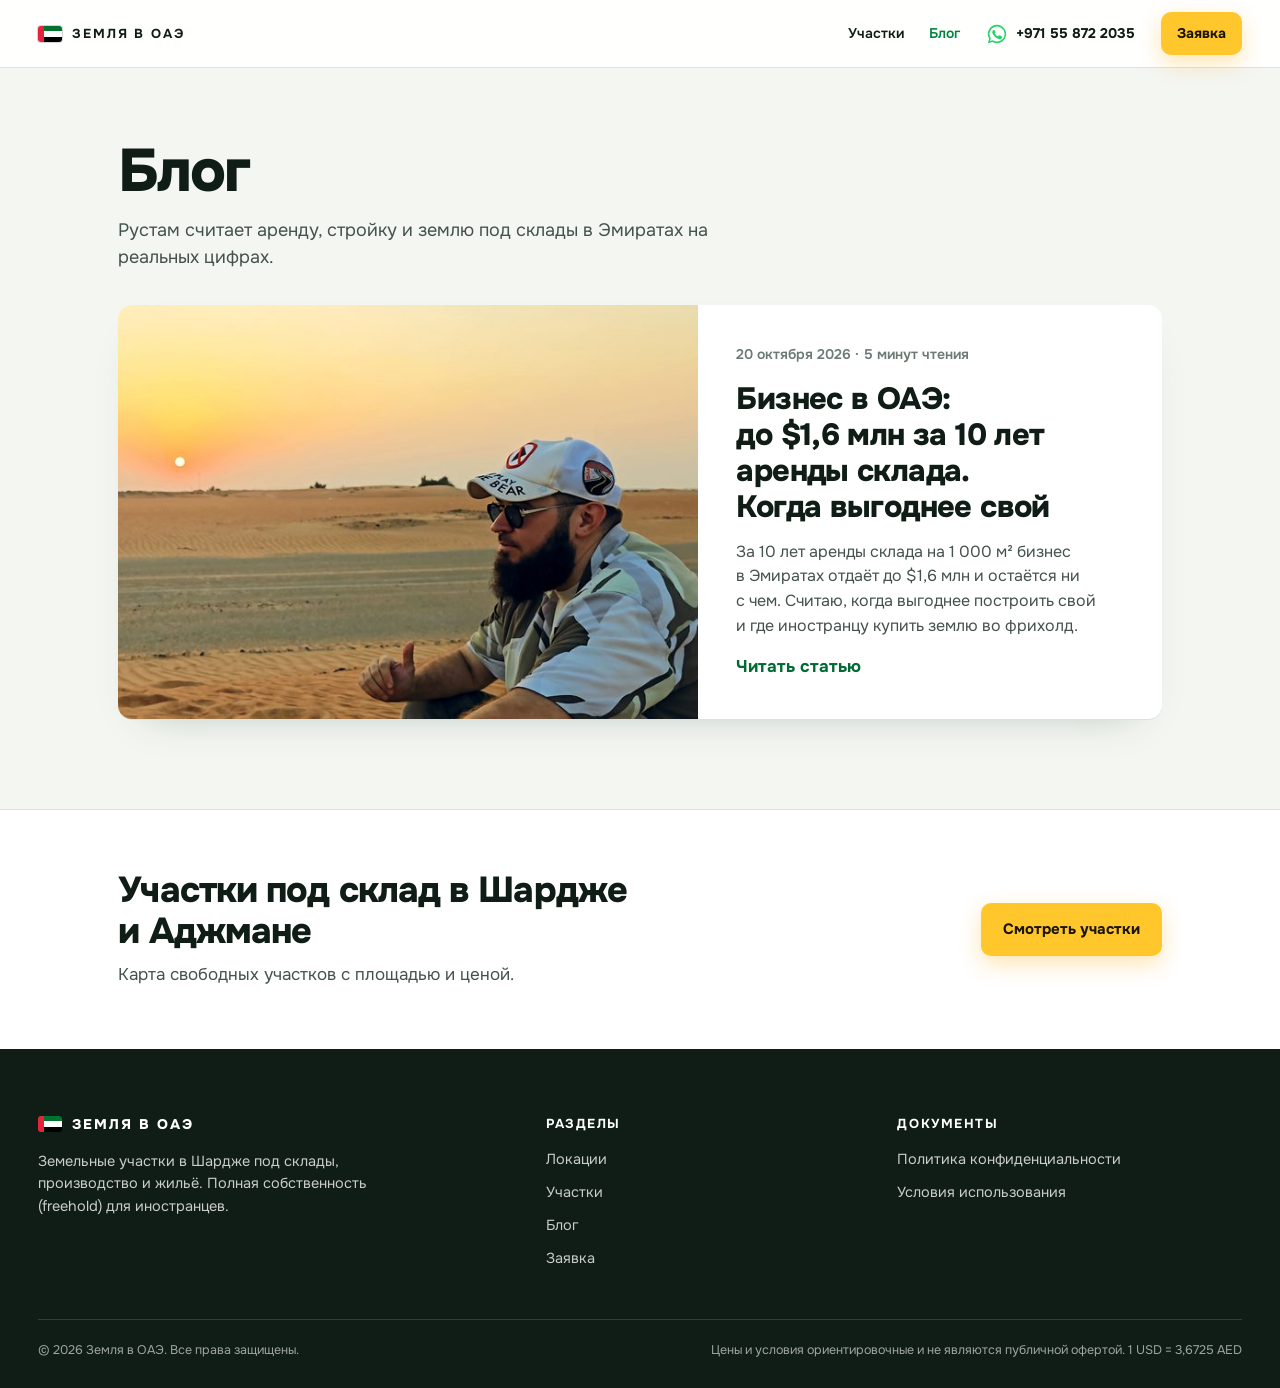
==== blog/index.html @ 55a7beed "Блог: раздел /blog/ и статья Рустама «Свой склад или аренда», ссылка «Блог» в шапке и подвале, sitem" ====
<!doctype html><html lang="ru"><head><meta charset="utf-8">
<meta name="viewport" content="width=device-width,initial-scale=1,viewport-fit=cover">
<title>Блог о земле и складах в ОАЭ | Земля в ОАЭ</title>
<meta name="description" content="Статьи Рустама о земле под склады и производство в ОАЭ: аренда или свой склад, цены, фрихолд в Шардже и Аджмане.">
<link rel="canonical" href="https://landpick.ae/blog/">
<link rel="preconnect" href="https://fonts.googleapis.com"><link rel="preconnect" href="https://fonts.gstatic.com" crossorigin><link rel="stylesheet" href="https://fonts.googleapis.com/css2?family=Onest:wght@400;500;600;700;800&display=swap"><link rel="stylesheet" href="/blog/blog.css">

</head><body>
<header class="hdr gutter">
  <a class="logo" href="/"><span class="flag" aria-hidden="true"></span>ЗЕМЛЯ В ОАЭ</a>
  <nav class="nav">
    <a href="/#plan">Участки</a><a href="/blog/" aria-current="page">Блог</a>
    <a class="wa-top" href="https://wa.me/971558722035" target="_blank" rel="noopener"><svg viewBox="0 0 24 24" aria-hidden="true"><path fill="currentColor" d="M12 2a10 10 0 0 0-8.6 15.1L2 22l5-1.3A10 10 0 1 0 12 2zm0 18.2a8.2 8.2 0 0 1-4.2-1.2l-.3-.2-3 .8.8-2.9-.2-.3A8.2 8.2 0 1 1 12 20.2zm4.5-6.1c-.2-.1-1.5-.7-1.7-.8s-.4-.1-.6.1-.6.8-.8 1-.3.2-.5.1a6.7 6.7 0 0 1-3.3-2.9c-.2-.4.2-.4.7-1.3.1-.2 0-.3 0-.4l-.8-1.8c-.2-.5-.4-.4-.6-.4h-.5a1 1 0 0 0-.7.3 3 3 0 0 0-.9 2.2 5.2 5.2 0 0 0 1.1 2.7 11.8 11.8 0 0 0 4.5 4c1.7.7 2.3.8 3.2.7a2.7 2.7 0 0 0 1.8-1.3 2.2 2.2 0 0 0 .2-1.3c-.1-.1-.3-.2-.5-.3z"/></svg><span class="hide-m">+971 55 872 2035</span></a>
    <a class="btn cta" href="/#lead">Заявка</a>
  </nav>
</header>
<main>
<div class="bl-head gutter"><h1>Блог</h1><p>Рустам считает аренду, стройку и землю под склады в Эмиратах на реальных цифрах.</p></div>
<div class="posts gutter">
<a class="post" href="/blog/svoj-sklad-ili-arenda-v-oae/">
  <img src="/blog/img/svoj-sklad-ili-arenda-v-oae-1-1600.jpg" srcset="/blog/img/svoj-sklad-ili-arenda-v-oae-1-1600.jpg 1600w, /blog/img/svoj-sklad-ili-arenda-v-oae-1-800.jpg 800w" sizes="(max-width:860px) 100vw, 620px" width="1600" height="900" alt="Рустам на участке в Al Qasimiya, октябрь 2026">
  <div class="post-txt"><div class="post-meta">20 октября 2026 · 5 минут чтения</div>
  <h2>Бизнес в ОАЭ: до $1,6 млн за 10 лет аренды склада. Когда выгоднее свой</h2><p>За 10 лет аренды склада на 1 000 м² бизнес в Эмиратах отдаёт до $1,6 млн и остаётся ни с чем. Считаю, когда выгоднее построить свой и где иностранцу купить землю во фрихолд.</p><span class="more">Читать статью</span></div>
</a>
</div>
<section class="lots"><div class="lots-in gutter">
  <div><h2>Участки под склад в Шардже и Аджмане</h2><p>Карта свободных участков с площадью и ценой.</p></div>
  <a class="btn cta" href="/#plan">Смотреть участки</a>
</div></section>
</main>
<footer class="sitefoot"><div class="gutter">
  <div class="sf-grid">
    <div><div class="sf-logo"><span class="flag" aria-hidden="true"></span>ЗЕМЛЯ В ОАЭ</div><p>Земельные участки в Шардже под склады, производство и жильё. Полная собственность (freehold) для иностранцев.</p></div>
    <div><h4>Разделы</h4><ul><li><a href="/#projects">Локации</a></li><li><a href="/#plan">Участки</a></li><li><a href="/blog/">Блог</a></li><li><a href="/#lead">Заявка</a></li></ul></div>
    <div><h4>Документы</h4><ul><li><a href="/privacy.html">Политика конфиденциальности</a></li><li><a href="/privacy.html#terms">Условия использования</a></li></ul></div>
  </div>
  <div class="sf-bot"><span>© 2026 Земля в ОАЭ. Все права защищены.</span><span>Цены и условия ориентировочные и не являются публичной офертой. 1 USD = 3,6725 AED</span></div>
</div></footer>
</body></html>
---- blog/blog.css ----
/* Блог landpick.ae: те же цвета, шрифт и шапка, что у главной страницы. Акцент - зелёный, жёлтый только у кнопки заявки. */
:root{
  --bg:#F4F6F2; --surface:#FFFFFF; --ink:#0F1D16; --ink-2:#44524B; --muted:#6B7A72; --line:#DCE3DE;
  --green:#00843D; --green-ink:#006B32; --green-soft:#E4F4EA; --green-dark:#005A2B; --red:#E4243A;
  --f:"Onest","Montserrat",Helvetica,Arial,sans-serif;
  --r:14px;
  color-scheme:light;
}
*{box-sizing:border-box}
html{-webkit-text-size-adjust:100%}
body{margin:0;background:var(--bg);color:var(--ink);font-family:var(--f);font-size:17px;line-height:1.65;-webkit-font-smoothing:antialiased;overflow-x:hidden}
::selection{background:#00A651;color:#fff}
img{display:block;max-width:100%;height:auto}
a{color:var(--green-ink)}
a:focus-visible,button:focus-visible{outline:3px solid #00A651;outline-offset:3px;border-radius:6px}
.gutter{padding-inline:clamp(16px,3vw,40px)}
.nw{white-space:nowrap}

/* шапка как на главной */
.hdr{position:sticky;top:0;z-index:50;display:flex;align-items:center;justify-content:space-between;gap:12px;padding-top:calc(env(safe-area-inset-top,0px) + 12px);padding-bottom:12px;background:rgba(255,255,255,.92);backdrop-filter:blur(10px);-webkit-backdrop-filter:blur(10px);border-bottom:1px solid var(--line)}
.logo{display:inline-flex;align-items:center;gap:10px;font-weight:700;letter-spacing:.14em;font-size:13px;text-decoration:none;color:var(--ink);white-space:nowrap}
.flag{display:inline-block;width:24px;height:16px;flex:none;border-radius:3px;background:linear-gradient(90deg,var(--red) 0 26%,transparent 26%),linear-gradient(180deg,#00732F 0 33.3%,#FFFFFF 33.3% 66.6%,#000000 66.6%);box-shadow:0 0 0 1px rgba(15,29,22,.18)}
.nav{display:flex;align-items:center;gap:clamp(12px,2vw,26px);font-size:14px;font-weight:600}
.nav a{color:var(--ink);text-decoration:none}
.nav a:not(.btn):hover,.nav a[aria-current]{color:var(--green)}
.wa-top{display:inline-flex;align-items:center;gap:8px;font-weight:700;white-space:nowrap}
.wa-top svg{width:22px;height:22px;color:#25D366}
.btn{display:inline-flex;align-items:center;justify-content:center;gap:8px;border:0;border-radius:10px;padding:14px 22px;font-weight:700;font-size:15px;cursor:pointer;text-decoration:none;white-space:nowrap;transition:background .2s,transform .2s}
.btn.cta{background:#FFC72C;color:#1A1300;box-shadow:0 8px 22px rgba(255,170,0,.3)}
.btn.cta:hover{background:#FFB400;transform:translateY(-1px)}
.btn.wa{background:#fff;color:var(--ink);box-shadow:0 0 0 1.5px var(--line) inset}
.btn.wa svg{width:20px;height:20px;color:#25D366}
.nav .btn{padding:10px 16px;font-size:14px}

/* список статей */
.bl-head{max-width:1120px;margin:0 auto;padding-top:clamp(36px,6vw,72px);padding-bottom:clamp(22px,3vw,34px)}
.bl-head h1{margin:0;font-size:clamp(36px,5vw,60px);line-height:1.05;letter-spacing:-.035em;font-weight:800}
.bl-head p{margin:14px 0 0;max-width:600px;color:var(--ink-2);font-size:18px;line-height:1.5}
.posts{max-width:1120px;margin:0 auto;padding-bottom:clamp(48px,7vw,96px);display:grid;gap:22px}
.post{display:grid;grid-template-columns:minmax(0,1.25fr) minmax(0,1fr);background:var(--surface);border-radius:var(--r);overflow:hidden;text-decoration:none;color:inherit;box-shadow:0 1px 0 var(--line),0 18px 40px -28px rgba(15,60,35,.35);transition:transform .25s}
.post:hover{transform:translateY(-3px)}
.post img{width:100%;height:100%;min-height:300px;object-fit:cover;object-position:75% 50%}
.post-txt{padding:clamp(22px,3vw,40px);display:flex;flex-direction:column;gap:14px;justify-content:center}
.post-meta{font-size:14px;color:var(--muted);font-weight:600}
.post h2{margin:0;font-size:clamp(23px,2.4vw,32px);line-height:1.18;letter-spacing:-.02em;font-weight:800;text-wrap:balance}
.post p{margin:0;color:var(--ink-2);font-size:16px;line-height:1.55}
.post .more{font-weight:700;color:var(--green-ink)}
.post:hover .more{text-decoration:underline;text-underline-offset:4px}

/* статья */
.art-top{max-width:1120px;margin:0 auto;padding-top:clamp(26px,4vw,52px)}
.back{display:inline-block;font-size:14px;font-weight:600;color:var(--ink-2);text-decoration:none;margin-bottom:18px}
.back:hover{color:var(--green)}
.art-top h1{margin:0;max-width:980px;font-size:clamp(30px,4vw,48px);line-height:1.1;letter-spacing:-.03em;font-weight:800;text-wrap:balance}
.byline{display:flex;align-items:center;gap:12px;margin:22px 0 0}
.byline img{width:46px;height:46px;border-radius:50%;object-fit:cover}
.byline b{display:block;font-size:15.5px;line-height:1.25}
.byline span{display:block;font-size:14px;color:var(--muted);line-height:1.35}
.cover{max-width:1120px;margin:clamp(24px,3vw,36px) auto 0}
.cover img{width:100%;aspect-ratio:16/9;object-fit:cover;border-radius:var(--r)}
figcaption{font-size:13.5px;color:var(--muted);margin-top:9px;line-height:1.4}
.art{max-width:720px;margin:0 auto;padding-top:clamp(26px,3vw,40px);padding-bottom:clamp(40px,6vw,72px)}
.art p{margin:0 0 18px}
.art p.lead{font-size:clamp(19px,2vw,22px);line-height:1.5;font-weight:600}
.art h2{margin:44px 0 14px;font-size:clamp(24px,2.6vw,31px);line-height:1.2;letter-spacing:-.02em;font-weight:800;text-wrap:balance;scroll-margin-top:90px}
.art b{font-weight:700}
.art ul,.art ol{margin:0 0 20px;padding:0;list-style:none}
.art li{position:relative;padding-left:24px;margin-bottom:10px}
.art ul>li::before{content:"";position:absolute;left:3px;top:.68em;width:7px;height:7px;border-radius:50%;background:var(--green)}
.art ol{counter-reset:n}
.art ol>li{counter-increment:n;padding-left:40px}
.art ol>li::before{content:counter(n);position:absolute;left:0;top:.12em;width:27px;height:27px;border-radius:50%;background:var(--green);color:#fff;font-size:14px;font-weight:800;line-height:27px;text-align:center}
.art figure{margin:32px 0}
.art figure img{width:100%;aspect-ratio:16/9;object-fit:cover;border-radius:var(--r)}
.short{background:var(--green-soft);border-radius:var(--r);padding:22px 24px 8px;margin:28px 0 8px}
.short .label{font-size:13px;font-weight:800;color:var(--green-ink);text-transform:uppercase;letter-spacing:.1em;margin-bottom:12px}
.short li{font-weight:600}
.tbl{margin:32px 0 26px}
.tbl .cap{font-size:17px;font-weight:800;margin-bottom:12px}
.tbl-wrap{overflow-x:auto;-webkit-overflow-scrolling:touch;border:1px solid var(--line);border-radius:var(--r);background:var(--surface)}
table{width:100%;min-width:520px;border-collapse:collapse;font-size:15.5px;line-height:1.45}
th,td{padding:13px 16px;text-align:left;vertical-align:top;border-bottom:1px solid var(--line)}
tr:last-child td{border-bottom:0}
thead th{background:#F7F9F6;font-size:14px;font-weight:800}
td:first-child{color:var(--ink-2);font-weight:600;width:32%}
td:last-child,thead th:last-child{color:var(--green-ink);font-weight:700}
.ask{background:var(--green);color:#fff;border-radius:var(--r);padding:clamp(22px,3vw,32px);margin:36px 0 22px}
.ask .q{font-size:clamp(20px,2.2vw,24px);line-height:1.35;font-weight:800;margin:0 0 12px}
.ask p{color:#E6F5EC;margin:0 0 14px}
.ask a:not(.btn){color:#fff;font-weight:700;text-underline-offset:3px}
.ask .acts{display:flex;flex-wrap:wrap;gap:10px;margin-top:20px}
.sign{display:flex;align-items:center;gap:18px;padding:20px 22px;background:var(--surface);border-radius:var(--r);box-shadow:0 1px 0 var(--line)}
.sign img{width:72px;height:72px;border-radius:50%;object-fit:cover;flex:none;box-shadow:0 0 0 3px #fff,0 0 0 5px var(--green)}
.sign .l{font-size:11.5px;font-weight:800;color:var(--muted);text-transform:uppercase;letter-spacing:.1em}
.sign .n{font-size:19px;font-weight:800;line-height:1.25}
.sign .t{font-size:15px;font-weight:700;color:var(--green-ink);line-height:1.35;margin-top:2px}
.sign .f{font-size:14px;color:var(--muted);line-height:1.45;margin-top:5px}

/* полоса к участкам */
.lots{background:var(--surface);border-top:1px solid var(--line)}
.lots-in{max-width:1120px;margin:0 auto;padding-block:clamp(36px,5vw,60px);display:flex;align-items:center;justify-content:space-between;gap:24px;flex-wrap:wrap}
.lots h2{margin:0;font-size:clamp(24px,3vw,36px);line-height:1.15;letter-spacing:-.025em;font-weight:800;max-width:620px}
.lots p{margin:8px 0 0;color:var(--ink-2)}

/* подвал как на главной */
.sitefoot{background:#0F1D16;color:rgba(255,255,255,.78);padding:clamp(40px,6vw,64px) 0 28px;font-size:14.5px}
.sf-grid{display:grid;grid-template-columns:1.5fr 1fr 1.1fr;gap:clamp(22px,3vw,48px)}
.sitefoot h4{margin:0 0 14px;color:#fff;font-size:13px;letter-spacing:.12em;text-transform:uppercase;font-weight:700}
.sitefoot ul{list-style:none;margin:0;padding:0;display:grid;gap:9px}
.sitefoot a{color:inherit;text-decoration:none}
.sitefoot a:hover{color:#fff}
.sf-logo{display:flex;align-items:center;gap:10px;color:#fff;font-weight:800;letter-spacing:.14em;font-size:14px;margin-bottom:14px}
.sitefoot p{margin:0;max-width:340px;line-height:1.55}
.sf-bot{display:flex;flex-wrap:wrap;justify-content:space-between;gap:10px;border-top:1px solid rgba(255,255,255,.14);margin-top:clamp(30px,4vw,48px);padding-top:20px;font-size:12.5px;color:rgba(255,255,255,.6)}

@media (max-width:860px){
  .post{grid-template-columns:minmax(0,1fr)}
  .post img{min-height:0;aspect-ratio:16/10;height:auto}
  .sf-grid{grid-template-columns:1fr 1fr}.sf-grid>div:first-child{grid-column:1/-1}
}
@media (max-width:760px){.nav .hide-m{display:none}}
@media (max-width:560px){
  body{font-size:16.5px}
  .logo{font-size:0;gap:0}
  .nav{gap:14px}
  .nav .btn{padding:9px 12px}
  .cover{padding-inline:0}
  .cover img{border-radius:0}
  .cover figcaption{padding-inline:16px}
  .short{padding:18px 18px 6px}
  .sign{align-items:flex-start;padding:18px}
  .sign img{width:58px;height:58px}
  .lots .btn{width:100%}
  .ask .btn{white-space:normal;width:100%}
  /* таблица на телефоне - карточка на строку, обе колонки видны */
  .tbl-wrap{border:0;background:none;overflow:visible}
  table{min-width:0;font-size:15px}
  thead{display:none}
  table,tbody,tr,td{display:block;width:auto!important}
  tr{background:var(--surface);border:1px solid var(--line);border-radius:var(--r);padding:14px 16px;margin-bottom:10px}
  td{border:0;padding:0}
  td:first-child{font-size:13px;text-transform:uppercase;letter-spacing:.06em;font-weight:800;margin-bottom:8px}
  td+td{display:flex;gap:12px;padding:6px 0;border-top:1px solid var(--line)}
  td+td::before{content:attr(data-label);flex:0 0 96px;color:var(--muted);font-weight:600}
}
@media (max-width:300px){.nav{gap:8px}}
@media (prefers-reduced-motion:reduce){*{transition:none!important}}
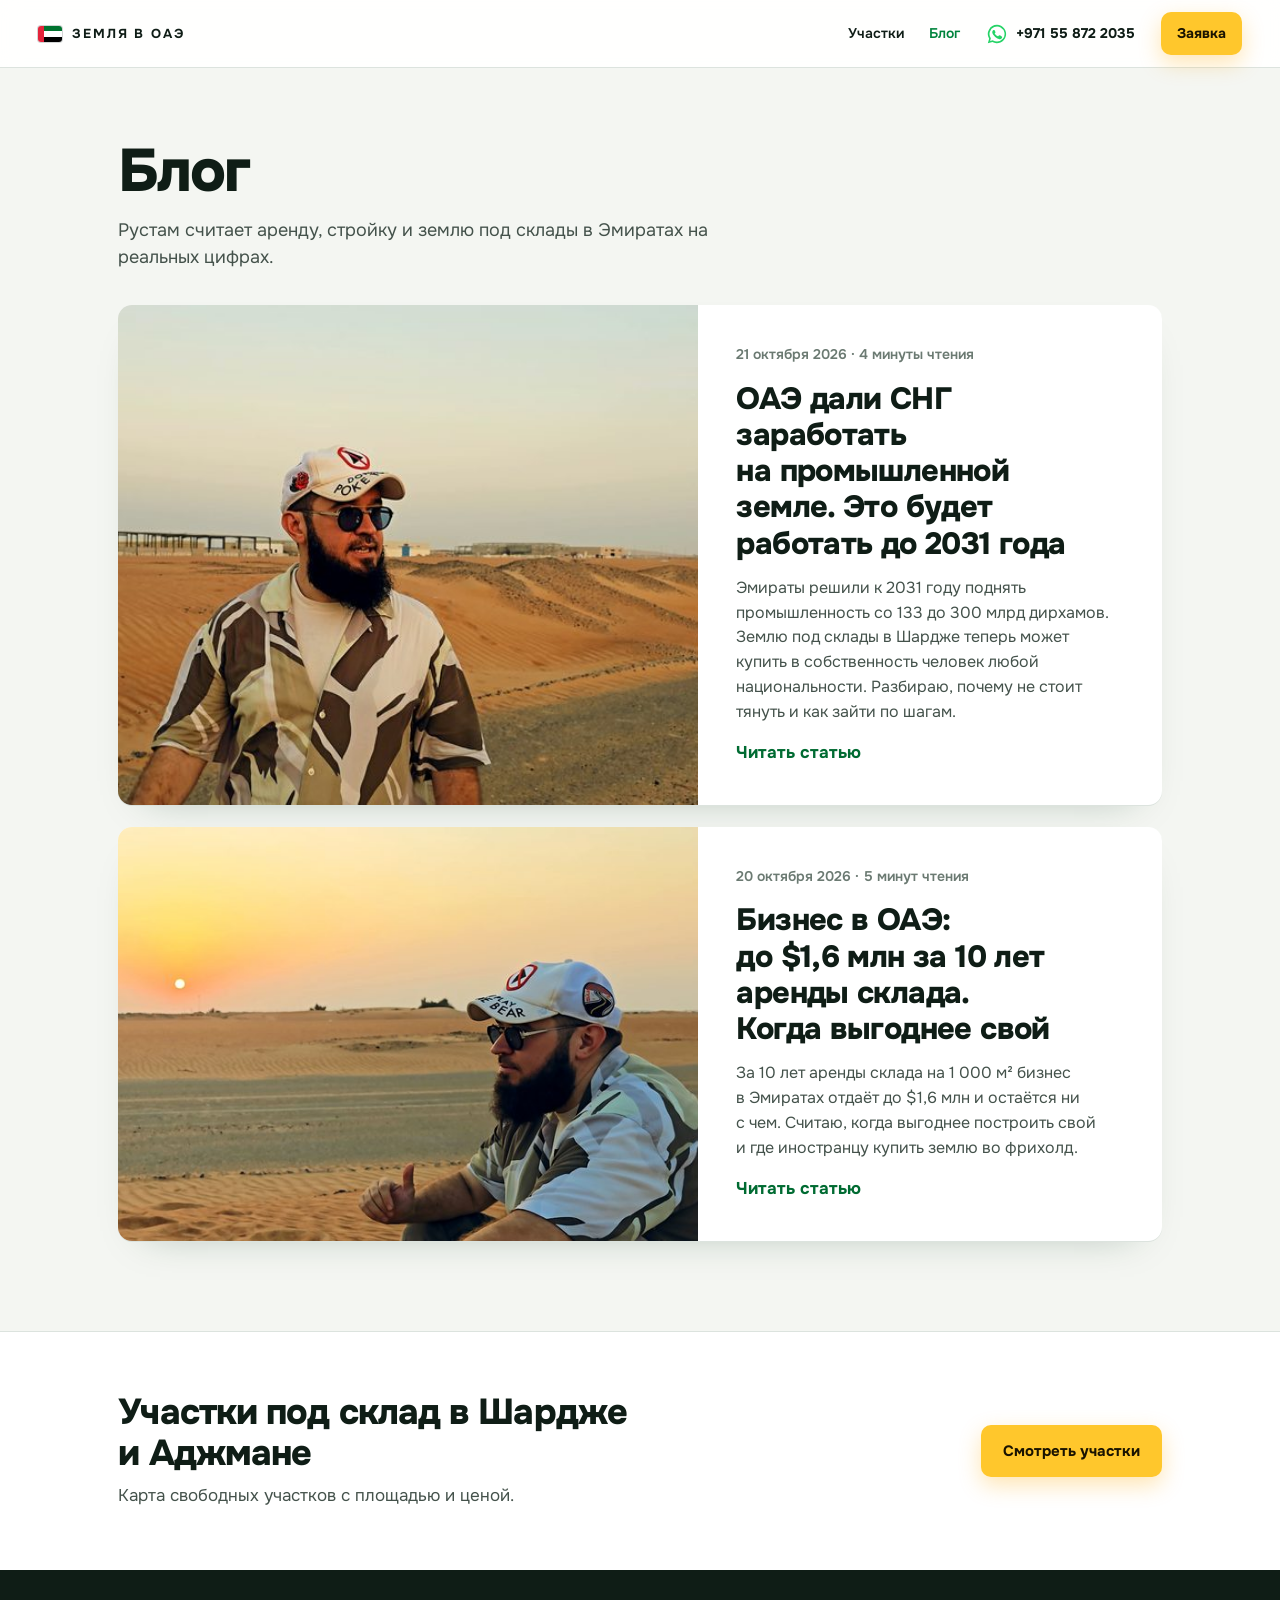
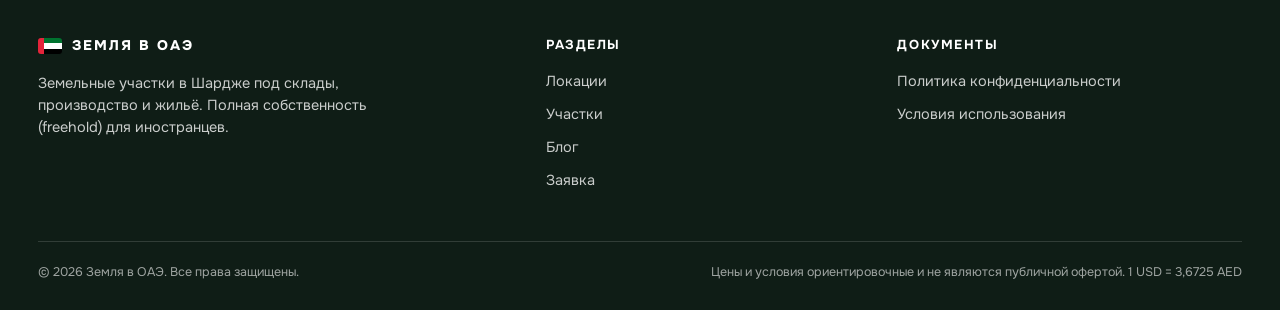
==== commit cfce5e27: "Блог: статья 2 «ОАЭ дали СНГ заработать на промышленной земле» с живой графикой Co-Authored-By: Clau" ====
--- a/blog/index.html
+++ b/blog/index.html
@@ -17,7 +17,11 @@
 <main>
 <div class="bl-head gutter"><h1>Блог</h1><p>Рустам считает аренду, стройку и землю под склады в Эмиратах на реальных цифрах.</p></div>
 <div class="posts gutter">
-<a class="post" href="/blog/svoj-sklad-ili-arenda-v-oae/">
+<a class="post" href="/blog/promyshlennaya-zemlya-oae-2031/">
+  <img src="/blog/img/promyshlennaya-zemlya-oae-2031-1-1600.jpg" srcset="/blog/img/promyshlennaya-zemlya-oae-2031-1-1600.jpg 1600w, /blog/img/promyshlennaya-zemlya-oae-2031-1-800.jpg 800w" sizes="(max-width:860px) 100vw, 620px" width="1600" height="900" alt="Рустам на участке в Al Qasimiya, октябрь 2026">
+  <div class="post-txt"><div class="post-meta">21 октября 2026 · 4 минуты чтения</div>
+  <h2>ОАЭ дали СНГ заработать на промышленной земле. Это будет работать до 2031 года</h2><p>Эмираты решили к 2031 году поднять промышленность со 133 до 300 млрд дирхамов. Землю под склады в Шардже теперь может купить в собственность человек любой национальности. Разбираю, почему не стоит тянуть и как зайти по шагам.</p><span class="more">Читать статью</span></div>
+</a><a class="post" href="/blog/svoj-sklad-ili-arenda-v-oae/">
   <img src="/blog/img/svoj-sklad-ili-arenda-v-oae-1-1600.jpg" srcset="/blog/img/svoj-sklad-ili-arenda-v-oae-1-1600.jpg 1600w, /blog/img/svoj-sklad-ili-arenda-v-oae-1-800.jpg 800w" sizes="(max-width:860px) 100vw, 620px" width="1600" height="900" alt="Рустам на участке в Al Qasimiya, октябрь 2026">
   <div class="post-txt"><div class="post-meta">20 октября 2026 · 5 минут чтения</div>
   <h2>Бизнес в ОАЭ: до $1,6 млн за 10 лет аренды склада. Когда выгоднее свой</h2><p>За 10 лет аренды склада на 1 000 м² бизнес в Эмиратах отдаёт до $1,6 млн и остаётся ни с чем. Считаю, когда выгоднее построить свой и где иностранцу купить землю во фрихолд.</p><span class="more">Читать статью</span></div>
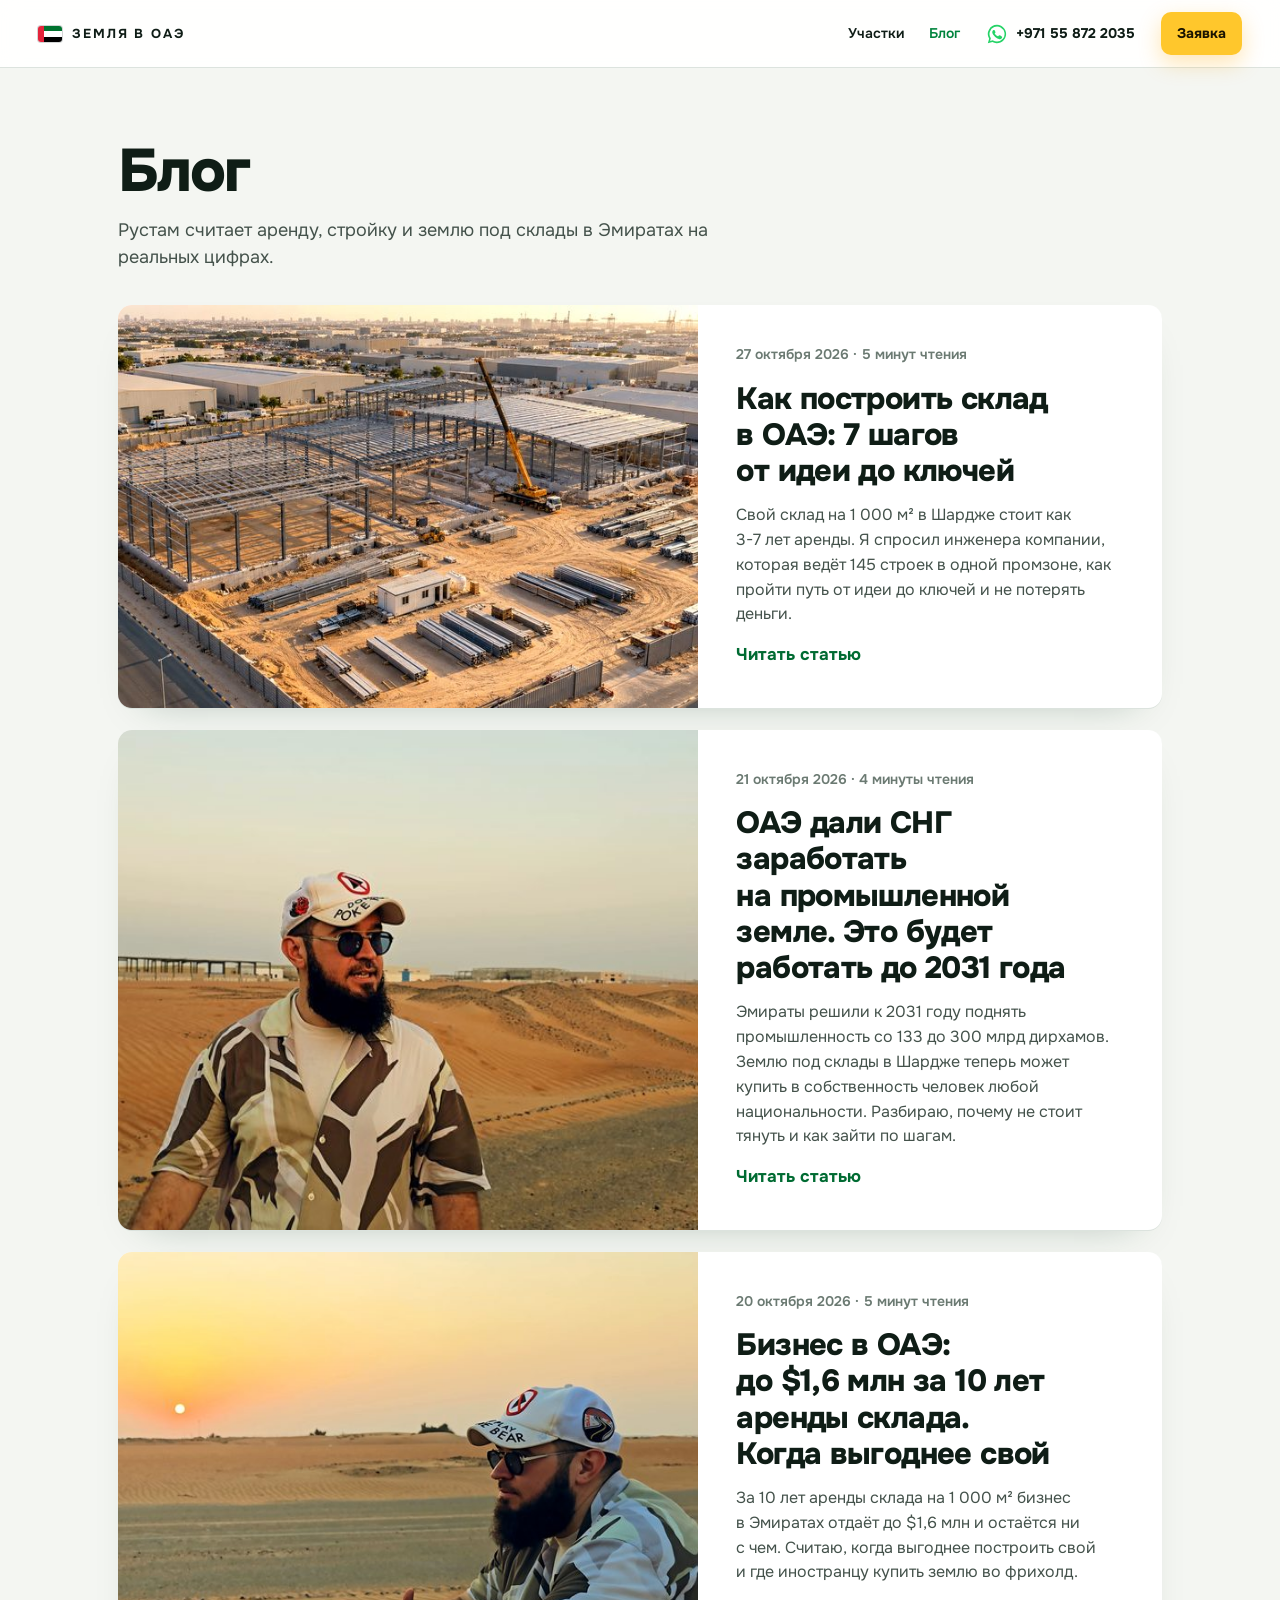
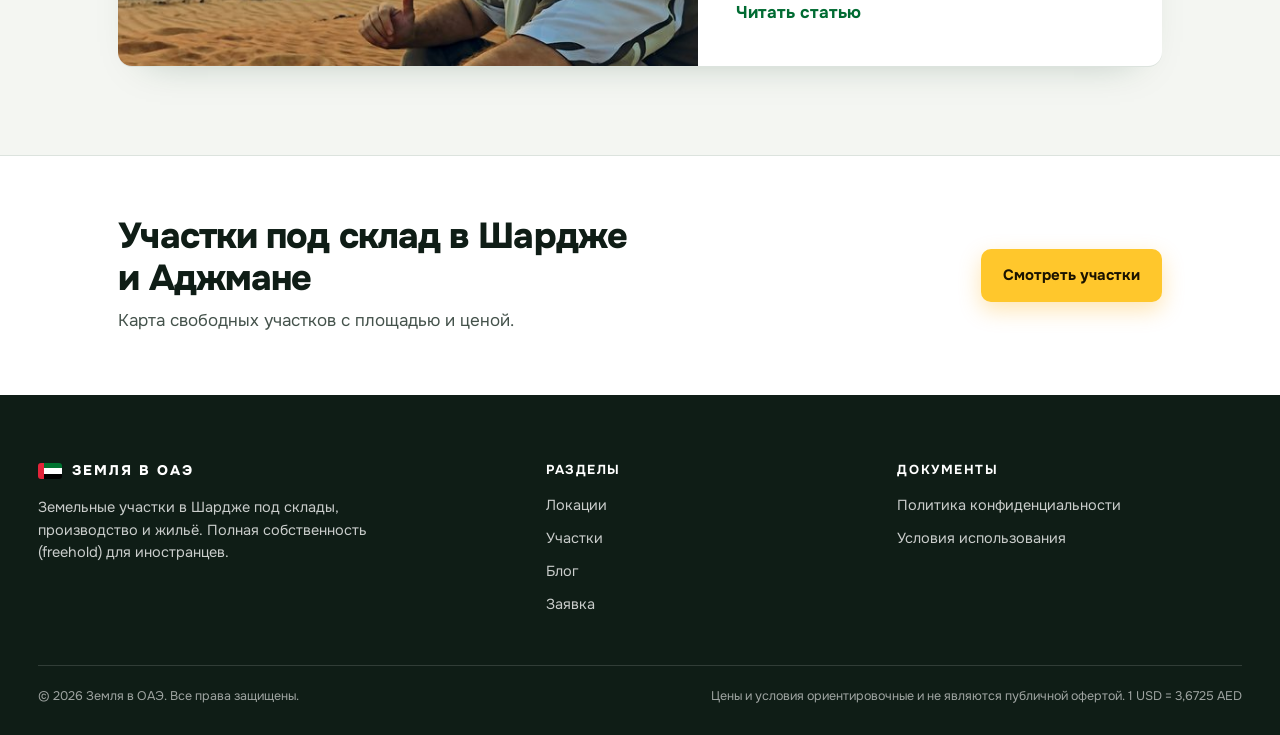
==== commit cc9c0617: "Блог: статья «Как построить склад в ОАЭ: 7 шагов» с 6 анимациями Co-Authored-By: Claude Opus 5.5 <no" ====
--- a/blog/index.html
+++ b/blog/index.html
@@ -17,7 +17,11 @@
 <main>
 <div class="bl-head gutter"><h1>Блог</h1><p>Рустам считает аренду, стройку и землю под склады в Эмиратах на реальных цифрах.</p></div>
 <div class="posts gutter">
-<a class="post" href="/blog/promyshlennaya-zemlya-oae-2031/">
+<a class="post" href="/blog/kak-postroit-sklad-v-oae/">
+  <img src="/blog/img/kak-postroit-sklad-v-oae-1-1600.jpg" srcset="/blog/img/kak-postroit-sklad-v-oae-1-1600.jpg 1600w, /blog/img/kak-postroit-sklad-v-oae-1-800.jpg 800w" sizes="(max-width:860px) 100vw, 620px" width="1600" height="900" alt="Стройка складов в промзоне Шарджи">
+  <div class="post-txt"><div class="post-meta">27 октября 2026 · 5 минут чтения</div>
+  <h2>Как построить склад в ОАЭ: 7 шагов от идеи до ключей</h2><p>Свой склад на 1 000 м² в Шардже стоит как <span class="nw">3-7</span> лет аренды. Я спросил инженера компании, которая ведёт 145 строек в одной промзоне, как пройти путь от идеи до ключей и не потерять деньги.</p><span class="more">Читать статью</span></div>
+</a><a class="post" href="/blog/promyshlennaya-zemlya-oae-2031/">
   <img src="/blog/img/promyshlennaya-zemlya-oae-2031-1-1600.jpg" srcset="/blog/img/promyshlennaya-zemlya-oae-2031-1-1600.jpg 1600w, /blog/img/promyshlennaya-zemlya-oae-2031-1-800.jpg 800w" sizes="(max-width:860px) 100vw, 620px" width="1600" height="900" alt="Рустам на участке в Al Qasimiya, октябрь 2026">
   <div class="post-txt"><div class="post-meta">21 октября 2026 · 4 минуты чтения</div>
   <h2>ОАЭ дали СНГ заработать на промышленной земле. Это будет работать до 2031 года</h2><p>Эмираты решили к 2031 году поднять промышленность со 133 до 300 млрд дирхамов. Землю под склады в Шардже теперь может купить в собственность человек любой национальности. Разбираю, почему не стоит тянуть и как зайти по шагам.</p><span class="more">Читать статью</span></div>
--- a/blog/blog.css
+++ b/blog/blog.css
@@ -145,3 +145,8 @@
 }
 @media (max-width:300px){.nav{gap:8px}}
 @media (prefers-reduced-motion:reduce){*{transition:none!important}}
+
+.art blockquote{margin:28px 0;padding:4px 0 4px 22px;border-left:4px solid #d71920}
+.art blockquote p{font-size:1.25em;line-height:1.45;font-weight:700;margin:0}
+.art blockquote cite{display:block;margin-top:8px;font-style:normal;font-size:.85em;color:#767676}
+.art figure.anim video{display:block;width:100%;height:auto;border-radius:var(--r)}
